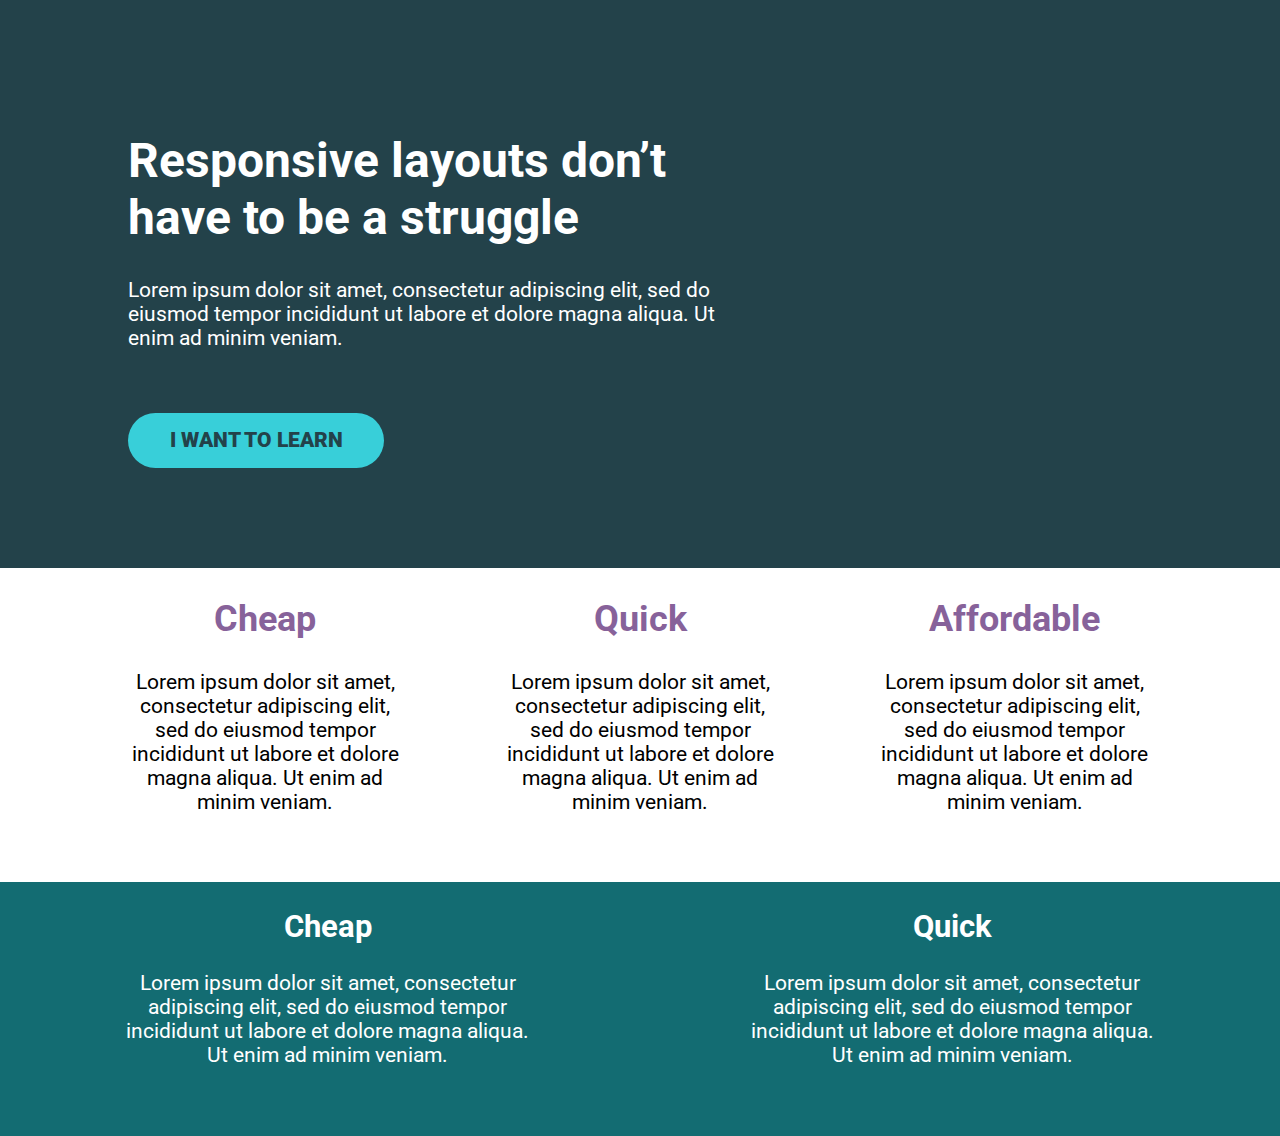
==== flexbox challenge-01/index.html @ 5954e5f7 "feat: my solution for flexbox challenge 01" ====
<!DOCTYPE html>
<html lang="en">
	<head>
		<meta charset="UTF-8" />
		<meta name="viewport" content="width=device-width, initial-scale=1.0" />
		<title>Challenge time!</title>
		<link
			href="https://fonts.googleapis.com/css2?family=Roboto:wght@400;900&display=swap"
			rel="stylesheet"
		/>
		<link rel="stylesheet" href="style.css" />
	</head>
	<body>
		<div class="hero">
			<div class="container">
				<div class="hero__text">
					<h1>Responsive layouts don’t have to be a struggle</h1>
					<p>
						Lorem ipsum dolor sit amet, consectetur adipiscing elit, sed do eiusmod tempor
						incididunt ut labore et dolore magna aliqua. Ut enim ad minim veniam.
					</p>
					<a href="#" class="btn">I want to learn</a>
				</div>
			</div>
		</div>
		<div class="container">
			<div class="row">
				<div class="col">
					<h2 class="col__title">Cheap</h2>
					<p>
						Lorem ipsum dolor sit amet, consectetur adipiscing elit, sed do eiusmod tempor
						incididunt ut labore et dolore magna aliqua. Ut enim ad minim veniam.
					</p>
				</div>
				<div class="col">
					<h2 class="col__title">Quick</h2>
					<p>
						Lorem ipsum dolor sit amet, consectetur adipiscing elit, sed do eiusmod tempor
						incididunt ut labore et dolore magna aliqua. Ut enim ad minim veniam.
					</p>
				</div>
				<div class="col">
					<h2 class="col__title">Affordable</h2>
					<p>
						Lorem ipsum dolor sit amet, consectetur adipiscing elit, sed do eiusmod tempor
						incididunt ut labore et dolore magna aliqua. Ut enim ad minim veniam.
					</p>
				</div>
			</div>
		</div>

		<div class="bottom">
			<div class="col col-white">
				<h2>Cheap</h2>
				<p>
					Lorem ipsum dolor sit amet, consectetur adipiscing elit, sed do eiusmod tempor incididunt
					ut labore et dolore magna aliqua. Ut enim ad minim veniam.
				</p>
			</div>
			<div class="col col-white">
				<h2>Quick</h2>
				<p>
					Lorem ipsum dolor sit amet, consectetur adipiscing elit, sed do eiusmod tempor incididunt
					ut labore et dolore magna aliqua. Ut enim ad minim veniam.
				</p>
			</div>
		</div>
	</body>
</html>
---- flexbox challenge-01/style.css ----
/* 
////// For this challenge ///////

- You will have to modify the HTML

- You can add new classes in the HTML
  if you need to

// Requirements
1. The headings in the first row must be
   a different color
2. The two .col at the bottom must go next
   to one another
3. The section at the bottom should have
   a dark background color and a different
   color of text
4. I've removed the "gap" that I created,
   so you'll have to add it back in

   */

*,
*::before,
*::after {
	box-sizing: border-box;
}

body {
	margin: 0;
	font-family: 'Roboto', sans-serif;
	font-size: 1.3rem;
}

h1 {
	font-size: 3rem;
}

.container {
	width: 80%;
	max-width: 1100px;
	margin: 0 auto;
}

.row {
	/* display: flex => flex container */
	display: flex;

	/* can't use yet */
	/* gap: 100px; */
	margin-bottom: 3rem;
}

.bottom {
	display: flex;
	gap: 100px;
	padding: 0 9% 3rem;
}
.col {
	text-align: center;
	/* these are now flex items */
	width: 100%;
}

.col-white {
	color: #fff;
}

.col + .col {
	margin-left: 100px;
}

.col__title {
	color: #87629a;
	font-size: 2.25rem;
}

.bottom {
	background-color: #136c72;
}

.hero {
	padding: 100px 0;
	background-color: #23424a;
	color: #fff;
}

.hero__text {
	width: 60%;
}

.hero p {
	margin-bottom: 3em;
}

.btn {
	display: inline-block;
	text-decoration: none;
	text-transform: uppercase;
	color: #23424a;
	font-weight: 900;
	background-color: #38cfd9;
	padding: 0.75em 2em;
	border-radius: 100px;
}

.btn:hover,
.btn:focus {
	opacity: 0.75;
}
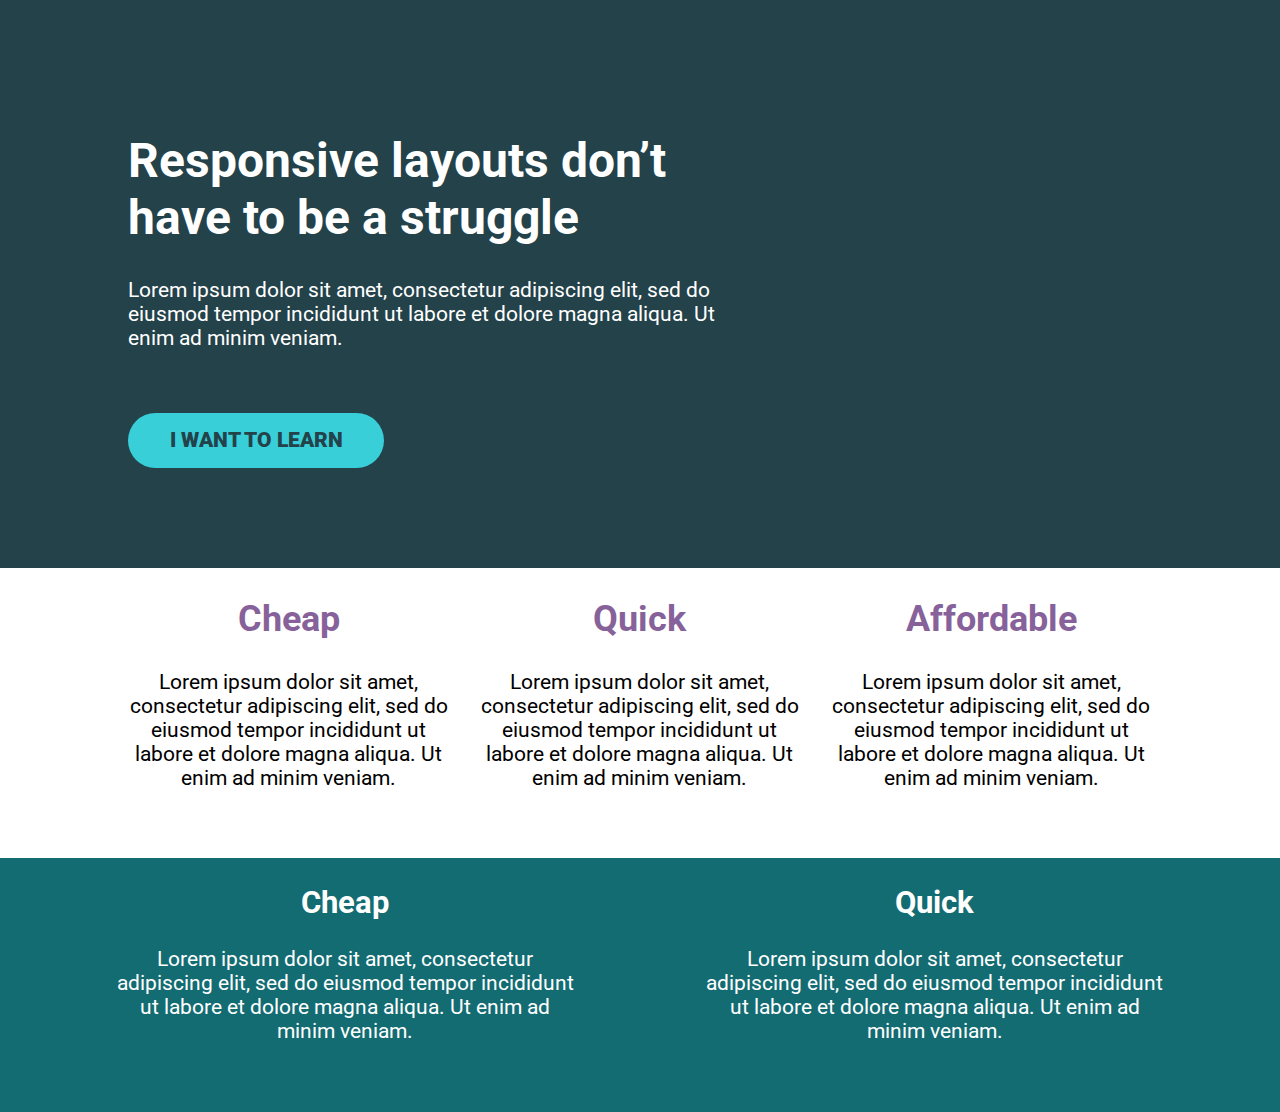
==== commit d4a455b5: "feat: add flexbox challenge-01 solution" ====
--- a/flexbox challenge-01/index.html
+++ b/flexbox challenge-01/index.html
@@ -26,21 +26,21 @@
 		<div class="container">
 			<div class="row">
 				<div class="col">
-					<h2 class="col__title">Cheap</h2>
+					<h2 class="accent-text">Cheap</h2>
 					<p>
 						Lorem ipsum dolor sit amet, consectetur adipiscing elit, sed do eiusmod tempor
 						incididunt ut labore et dolore magna aliqua. Ut enim ad minim veniam.
 					</p>
 				</div>
 				<div class="col">
-					<h2 class="col__title">Quick</h2>
+					<h2 class="accent-text">Quick</h2>
 					<p>
 						Lorem ipsum dolor sit amet, consectetur adipiscing elit, sed do eiusmod tempor
 						incididunt ut labore et dolore magna aliqua. Ut enim ad minim veniam.
 					</p>
 				</div>
 				<div class="col">
-					<h2 class="col__title">Affordable</h2>
+					<h2 class="accent-text">Affordable</h2>
 					<p>
 						Lorem ipsum dolor sit amet, consectetur adipiscing elit, sed do eiusmod tempor
 						incididunt ut labore et dolore magna aliqua. Ut enim ad minim veniam.
--- a/flexbox challenge-01/style.css
+++ b/flexbox challenge-01/style.css
@@ -54,6 +54,7 @@
 	display: flex;
 	gap: 100px;
 	padding: 0 9% 3rem;
+	background-color: #136c72;
 }
 .col {
 	text-align: center;
@@ -66,16 +67,12 @@
 }
 
 .col + .col {
-	margin-left: 100px;
+	margin-left: 30px;
 }
 
-.col__title {
+.accent-text {
 	color: #87629a;
 	font-size: 2.25rem;
-}
-
-.bottom {
-	background-color: #136c72;
 }
 
 .hero {
